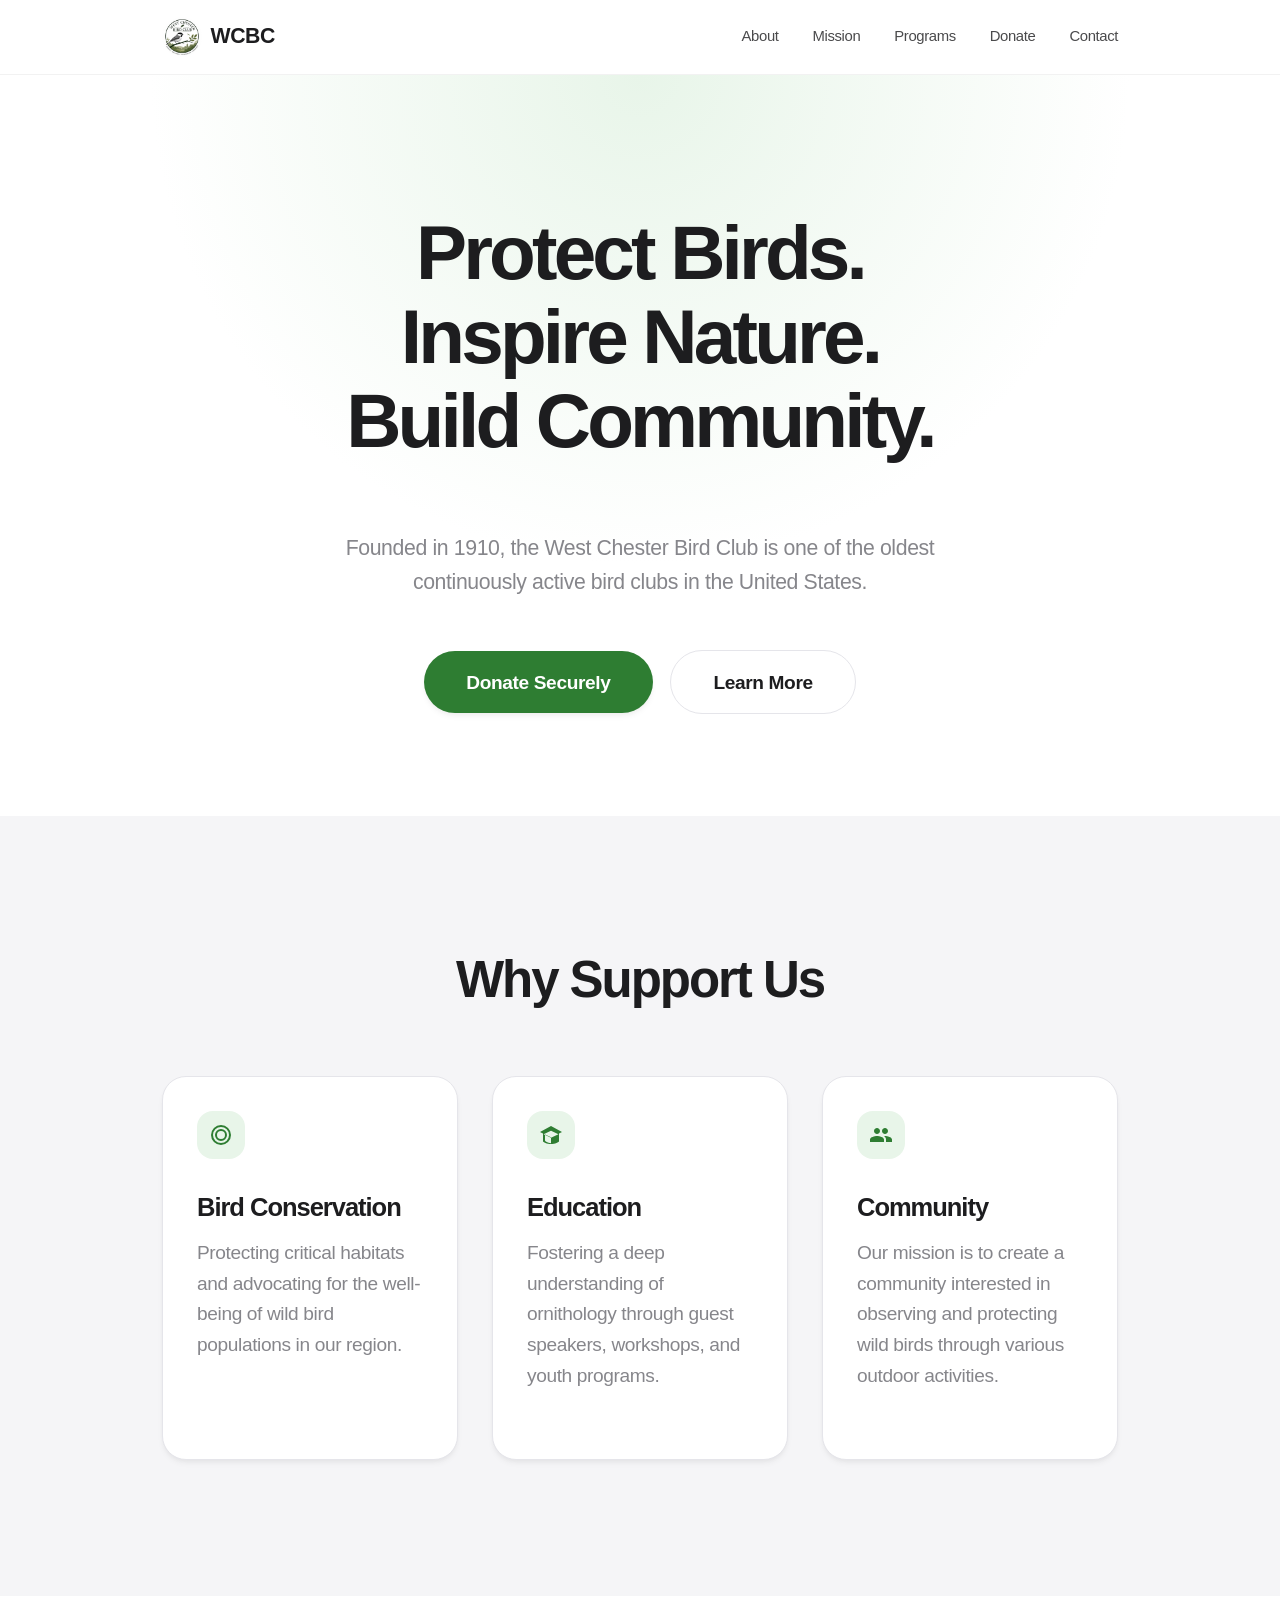
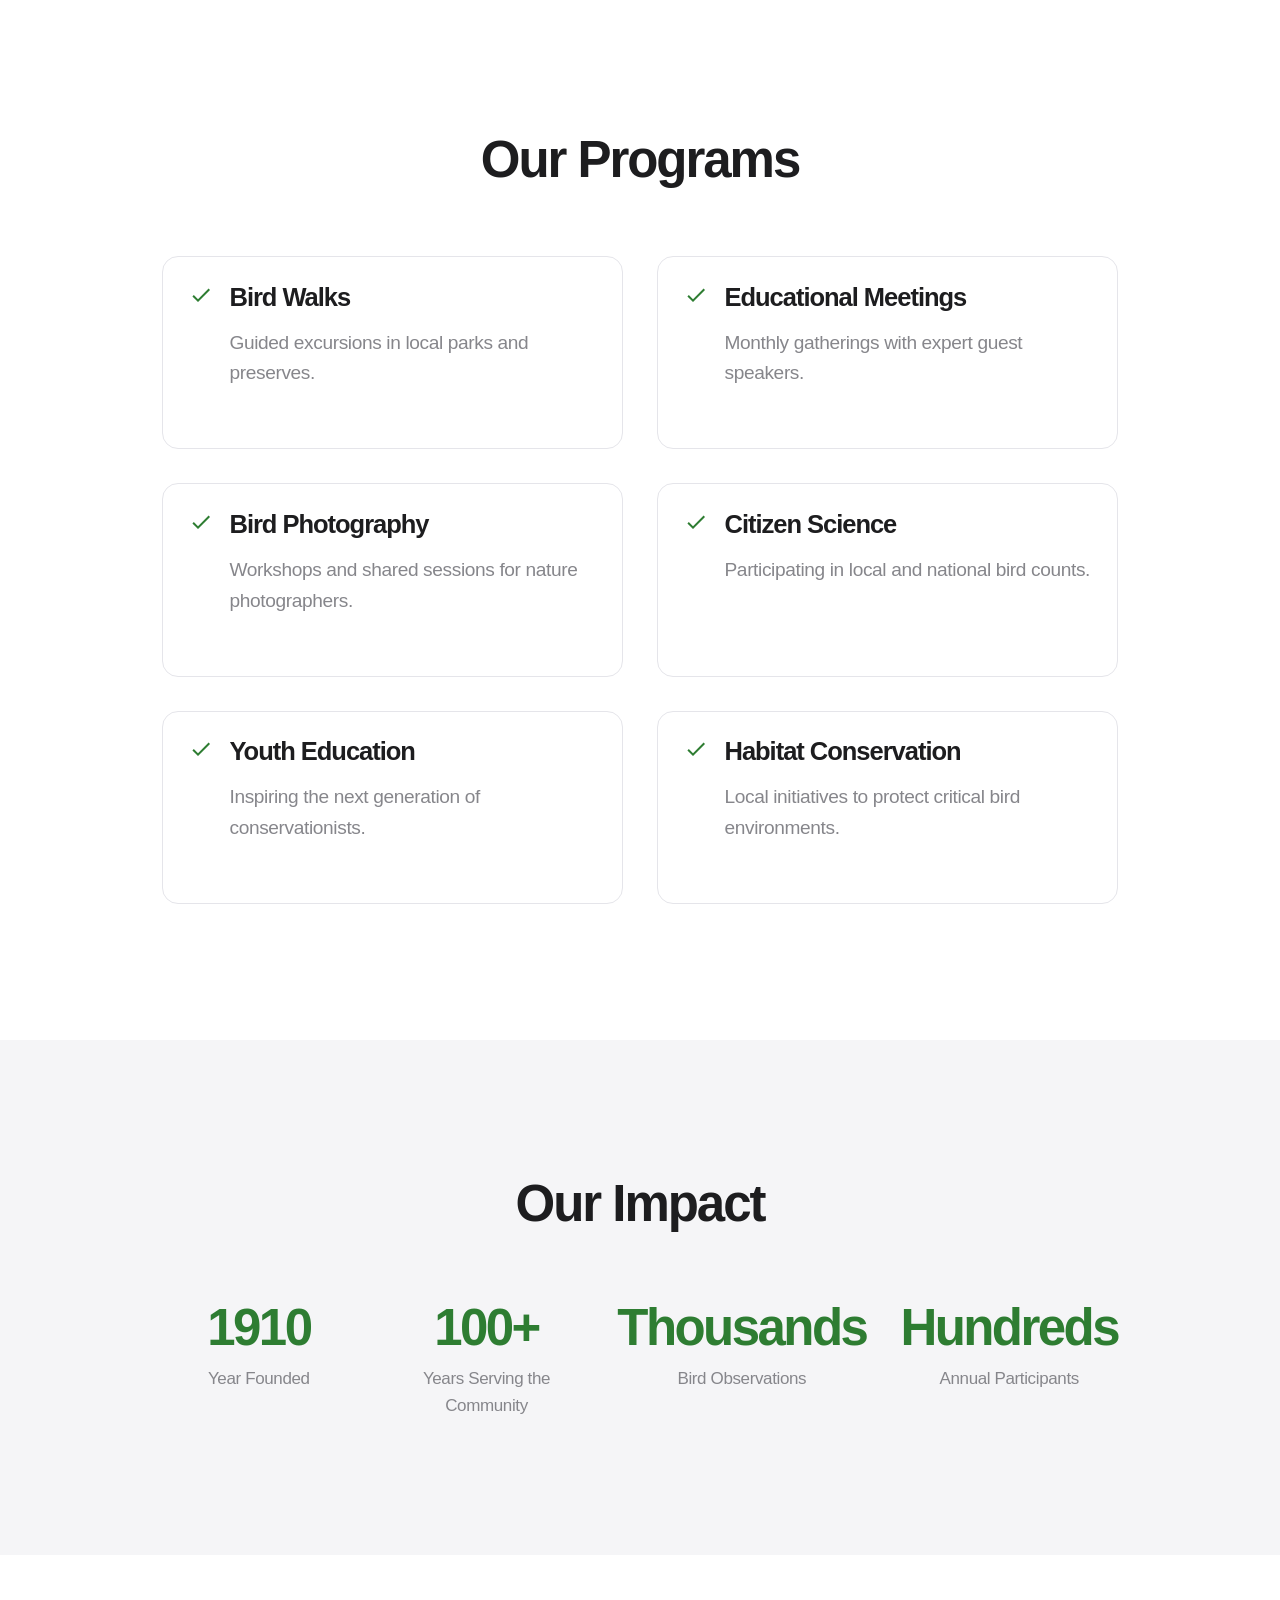
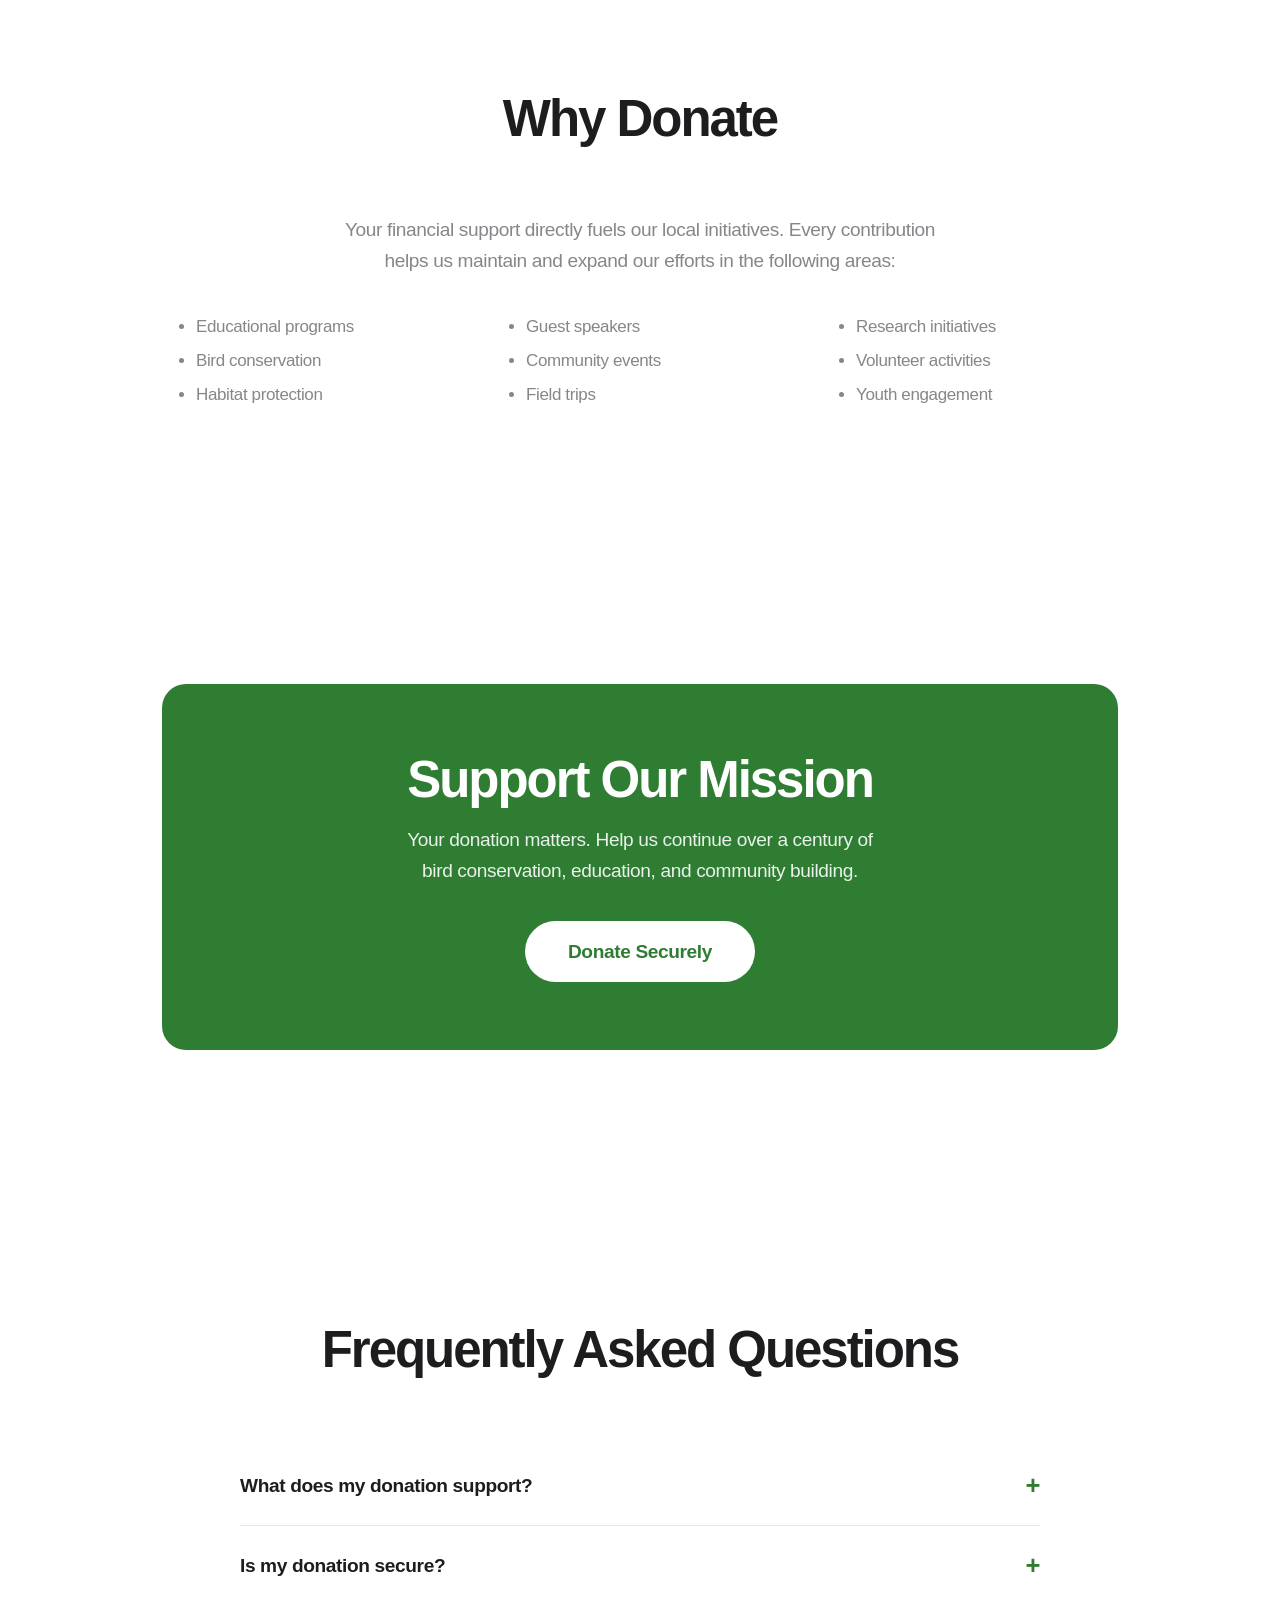
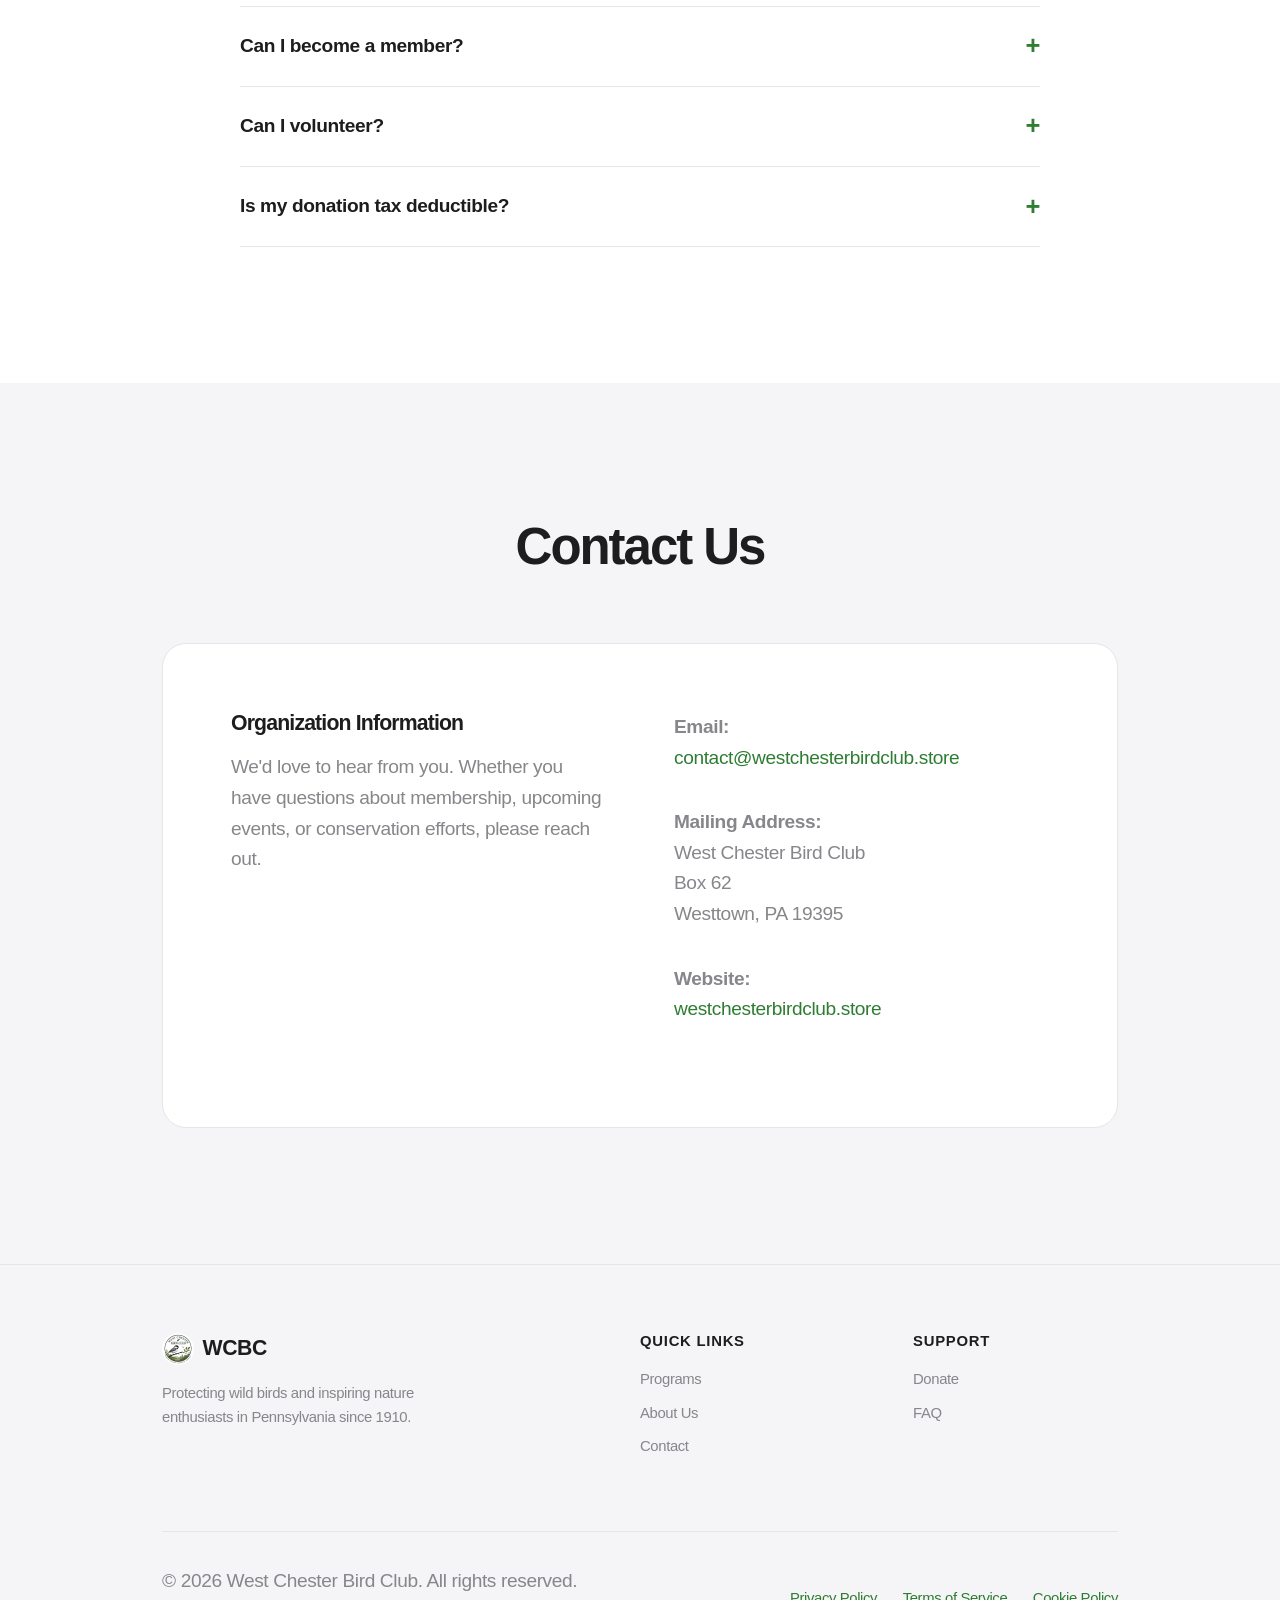
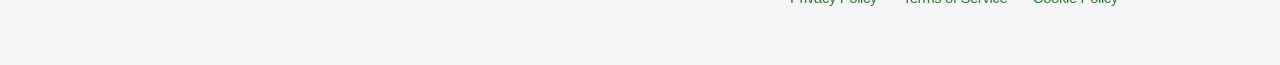
==== index.html @ f7b6f15c "Add files via upload" ====
<!DOCTYPE html>
<html lang="en">
<head>
    <meta charset="UTF-8">
    <meta name="viewport" content="width=device-width, initial-scale=1.0">
    <meta name="description" content="West Chester Bird Club - Creating a community interested in observing and protecting wild birds through education, field trips, conservation, and citizen science since 1910.">
    <title>West Chester Bird Club | Protect Birds, Inspire Nature</title>
    
    <!-- SEO & Open Graph Tags -->
    <link rel="canonical" href="https://westchesterbirdclub.store/">
    <meta property="og:title" content="West Chester Bird Club">
    <meta property="og:description" content="Join one of the oldest continuously active bird clubs in the US. Protecting wild birds since 1910.">
    <meta property="og:url" content="https://westchesterbirdclub.store/">
    <meta property="og:type" content="website">
    <meta name="twitter:card" content="summary_large_image">
    <meta name="twitter:title" content="West Chester Bird Club">
    <meta name="twitter:description" content="Join one of the oldest continuously active bird clubs in the US. Protecting wild birds since 1910.">

    <!-- Styles -->
    <link rel="stylesheet" href="styles.css">

    <!-- Preconnect for Performance -->
    <link rel="preconnect" href="https://YOUR-STRIPE-LINK" crossorigin>

    <!-- Structured Data (JSON-LD) -->
    <script type="application/ld+json">
    {
      "@context": "https://schema.org",
      "@type": "NGO",
      "name": "West Chester Bird Club",
      "url": "https://westchesterbirdclub.store",
      "logo": "https://westchesterbirdclub.store/logo.png",
      "foundingDate": "1910",
      "email": "contact@westchesterbirdclub.store",
      "address": {
        "@type": "PostalAddress",
        "postOfficeBoxNumber": "Box 62",
        "addressLocality": "Westtown",
        "addressRegion": "PA",
        "postalCode": "19395",
        "addressCountry": "US"
      },
      "description": "To create a community interested in observing and protecting wild birds through education, field trips, conservation, photography and citizen science."
    }
    </script>
    <script type="application/ld+json">
    {
      "@context": "https://schema.org",
      "@type": "BreadcrumbList",
      "itemListElement": [{
        "@type": "ListItem",
        "position": 1,
        "name": "Home",
        "item": "https://westchesterbirdclub.store/"
      }]
    }
    </script>
    <script type="application/ld+json">
    {
      "@context": "https://schema.org",
      "@type": "FAQPage",
      "mainEntity": [{
        "@type": "Question",
        "name": "What does my donation support?",
        "acceptedAnswer": {
          "@type": "Answer",
          "text": "Donations support educational programs, bird conservation, habitat protection, guest speakers, community events, field trips, research, and volunteer activities."
        }
      }, {
        "@type": "Question",
        "name": "Is my donation secure?",
        "acceptedAnswer": {
          "@type": "Answer",
          "text": "Yes, we use Stripe for secure, encrypted donation processing."
        }
      }, {
        "@type": "Question",
        "name": "Can I become a member?",
        "acceptedAnswer": {
          "@type": "Answer",
          "text": "Yes! We welcome bird enthusiasts of all experience levels to join our community."
        }
      }, {
        "@type": "Question",
        "name": "Can I volunteer?",
        "acceptedAnswer": {
          "@type": "Answer",
          "text": "Absolutely. We have many volunteer opportunities including field trip leading, conservation projects, and citizen science."
        }
      }, {
        "@type": "Question",
        "name": "Is my donation tax deductible?",
        "acceptedAnswer": {
          "@type": "Answer",
          "text": "Yes, West Chester Bird Club is a registered nonprofit organization."
        }
      }]
    }
    </script>
</head>
<body>

    <a href="#main-content" class="visually-hidden">Skip to main content</a>

    <header class="site-header">
        <div class="container nav-container">
            <a href="/" class="logo" aria-label="West Chester Bird Club Home">
                <img src="logo.webp" alt="WCBC Logo" class="logo-img">
                WCBC
            </a>
            <nav class="nav-links" aria-label="Main Navigation">
                <a href="#about">About</a>
                <a href="#mission">Mission</a>
                <a href="#programs">Programs</a>
                <a href="#donate">Donate</a>
                <a href="#contact">Contact</a>
            </nav>
        </div>
    </header>

    <main id="main-content">
        <!-- Hero Section -->
        <section class="hero">
            <div class="container">
                <h1>Protect Birds.<br>Inspire Nature.<br>Build Community.</h1>
                <p>Founded in 1910, the West Chester Bird Club is one of the oldest continuously active bird clubs in the United States.</p>
                <div class="hero-actions">
                    <a href="https://YOUR-STRIPE-LINK" class="btn btn-primary btn-large">Donate Securely</a>
                    <a href="#about" class="btn btn-secondary btn-large">Learn More</a>
                </div>
            </div>
        </section>

        <!-- Why Support Us / About -->
        <section id="about" class="section-bg-alt">
            <div class="container">
                <h2>Why Support Us</h2>
                <div class="grid grid-3">
                    <div class="card">
                        <div class="card-icon" aria-hidden="true">
                            <svg viewBox="0 0 24 24"><path d="M12,2A10,10 0 0,0 2,12A10,10 0 0,0 12,22A10,10 0 0,0 22,12A10,10 0 0,0 12,2M12,4A8,8 0 0,1 20,12A8,8 0 0,1 12,20A8,8 0 0,1 4,12A8,8 0 0,1 12,4M12,6A6,6 0 0,0 6,12A6,6 0 0,0 12,18A6,6 0 0,0 18,12A6,6 0 0,0 12,6M12,8A4,4 0 0,1 16,12A4,4 0 0,1 12,16A4,4 0 0,1 8,12A4,4 0 0,1 12,8Z"/></svg>
                        </div>
                        <h3>Bird Conservation</h3>
                        <p>Protecting critical habitats and advocating for the well-being of wild bird populations in our region.</p>
                    </div>
                    <div class="card">
                        <div class="card-icon" aria-hidden="true">
                            <svg viewBox="0 0 24 24"><path d="M12,3L1,9L4,10.53V18.26C4,19.22 8,21 12,21C16,21 20,19.22 20,18.26V10.53L23,9L12,3M19.46,11.23L12,14.65L4.54,11.23L12,7.81L19.46,11.23M6,17.4V11.45L12,14.2V20.2C8.65,19.66 6,18.45 6,17.4Z"/></svg>
                        </div>
                        <h3>Education</h3>
                        <p>Fostering a deep understanding of ornithology through guest speakers, workshops, and youth programs.</p>
                    </div>
                    <div class="card" id="mission">
                        <div class="card-icon" aria-hidden="true">
                            <svg viewBox="0 0 24 24"><path d="M16,11C17.66,11 18.99,9.66 18.99,8C18.99,6.34 17.66,5 16,5C14.34,5 13,6.34 13,8C13,9.66 14.34,11 16,11M8,11C9.66,11 10.99,9.66 10.99,8C10.99,6.34 9.66,5 8,5C6.34,5 5,6.34 5,8C5,9.66 6.34,11 8,11M8,13C5.67,13 1,14.17 1,16.5V19H15V16.5C15,14.17 10.33,13 8,13M16,13C15.71,13 15.38,13.04 15.03,13.1C16.19,13.89 17,15.02 17,16.5V19H23V16.5C23,14.17 18.33,13 16,13Z"/></svg>
                        </div>
                        <h3>Community</h3>
                        <p>Our mission is to create a community interested in observing and protecting wild birds through various outdoor activities.</p>
                    </div>
                </div>
            </div>
        </section>

        <!-- Our Programs -->
        <section id="programs">
            <div class="container">
                <h2>Our Programs</h2>
                <div class="program-list">
                    <article class="program-item">
                        <svg class="program-check" width="24" height="24" viewBox="0 0 24 24" aria-hidden="true"><path fill="currentColor" d="M9 16.17L4.83 12l-1.42 1.41L9 19 21 7l-1.41-1.41z"/></svg>
                        <div>
                            <h3>Bird Walks</h3>
                            <p>Guided excursions in local parks and preserves.</p>
                        </div>
                    </article>
                    <article class="program-item">
                        <svg class="program-check" width="24" height="24" viewBox="0 0 24 24" aria-hidden="true"><path fill="currentColor" d="M9 16.17L4.83 12l-1.42 1.41L9 19 21 7l-1.41-1.41z"/></svg>
                        <div>
                            <h3>Educational Meetings</h3>
                            <p>Monthly gatherings with expert guest speakers.</p>
                        </div>
                    </article>
                    <article class="program-item">
                        <svg class="program-check" width="24" height="24" viewBox="0 0 24 24" aria-hidden="true"><path fill="currentColor" d="M9 16.17L4.83 12l-1.42 1.41L9 19 21 7l-1.41-1.41z"/></svg>
                        <div>
                            <h3>Bird Photography</h3>
                            <p>Workshops and shared sessions for nature photographers.</p>
                        </div>
                    </article>
                    <article class="program-item">
                        <svg class="program-check" width="24" height="24" viewBox="0 0 24 24" aria-hidden="true"><path fill="currentColor" d="M9 16.17L4.83 12l-1.42 1.41L9 19 21 7l-1.41-1.41z"/></svg>
                        <div>
                            <h3>Citizen Science</h3>
                            <p>Participating in local and national bird counts.</p>
                        </div>
                    </article>
                    <article class="program-item">
                        <svg class="program-check" width="24" height="24" viewBox="0 0 24 24" aria-hidden="true"><path fill="currentColor" d="M9 16.17L4.83 12l-1.42 1.41L9 19 21 7l-1.41-1.41z"/></svg>
                        <div>
                            <h3>Youth Education</h3>
                            <p>Inspiring the next generation of conservationists.</p>
                        </div>
                    </article>
                    <article class="program-item">
                        <svg class="program-check" width="24" height="24" viewBox="0 0 24 24" aria-hidden="true"><path fill="currentColor" d="M9 16.17L4.83 12l-1.42 1.41L9 19 21 7l-1.41-1.41z"/></svg>
                        <div>
                            <h3>Habitat Conservation</h3>
                            <p>Local initiatives to protect critical bird environments.</p>
                        </div>
                    </article>
                </div>
            </div>
        </section>

        <!-- Impact -->
        <section class="section-bg-alt">
            <div class="container">
                <h2>Our Impact</h2>
                <div class="stats-grid">
                    <div class="stat-item">
                        <h3>1910</h3>
                        <p>Year Founded</p>
                    </div>
                    <div class="stat-item">
                        <h3>100+</h3>
                        <p>Years Serving the Community</p>
                    </div>
                    <div class="stat-item">
                        <h3>Thousands</h3>
                        <p>Bird Observations</p>
                    </div>
                    <div class="stat-item">
                        <h3>Hundreds</h3>
                        <p>Annual Participants</p>
                    </div>
                </div>
            </div>
        </section>

        <!-- Why Donate -->
        <section id="donate">
            <div class="container">
                <h2>Why Donate</h2>
                <p class="text-center" style="max-width: 600px; margin: 0 auto 2rem;">Your financial support directly fuels our local initiatives. Every contribution helps us maintain and expand our efforts in the following areas:</p>
                <div class="grid grid-3">
                    <ul style="list-style-type: disc; padding-left: 2rem; color: var(--color-text-muted); line-height: 2;">
                        <li>Educational programs</li>
                        <li>Bird conservation</li>
                        <li>Habitat protection</li>
                    </ul>
                    <ul style="list-style-type: disc; padding-left: 2rem; color: var(--color-text-muted); line-height: 2;">
                        <li>Guest speakers</li>
                        <li>Community events</li>
                        <li>Field trips</li>
                    </ul>
                    <ul style="list-style-type: disc; padding-left: 2rem; color: var(--color-text-muted); line-height: 2;">
                        <li>Research initiatives</li>
                        <li>Volunteer activities</li>
                        <li>Youth engagement</li>
                    </ul>
                </div>
            </div>
        </section>

        <!-- Donation CTA -->
        <section class="cta-section">
            <h2>Support Our Mission</h2>
            <p>Your donation matters. Help us continue over a century of bird conservation, education, and community building.</p>
            <a href="https://YOUR-STRIPE-LINK" class="btn btn-white btn-large">Donate Securely</a>
        </section>

        <!-- FAQ -->
        <section>
            <div class="container">
                <h2>Frequently Asked Questions</h2>
                <div class="faq-container">
                    <details>
                        <summary>What does my donation support?</summary>
                        <p>Donations support educational programs, bird conservation, habitat protection, guest speakers, community events, field trips, research, and volunteer activities.</p>
                    </details>
                    <details>
                        <summary>Is my donation secure?</summary>
                        <p>Yes. We use industry-standard encryption and process all payments through our secure Stripe portal. We do not store your credit card information on our servers.</p>
                    </details>
                    <details>
                        <summary>Can I become a member?</summary>
                        <p>Absolutely! The West Chester Bird Club welcomes bird enthusiasts of all skill levels. Membership gives you access to special events and regular updates.</p>
                    </details>
                    <details>
                        <summary>Can I volunteer?</summary>
                        <p>Yes, volunteers are the lifeblood of our organization. Opportunities include leading field trips, assisting with educational programs, and participating in habitat restoration.</p>
                    </details>
                    <details>
                        <summary>Is my donation tax deductible?</summary>
                        <p>Yes, West Chester Bird Club is a recognized nonprofit organization. Your donations are tax-deductible to the extent permitted by law.</p>
                    </details>
                </div>
            </div>
        </section>

        <!-- Contact -->
        <section id="contact" class="section-bg-alt">
            <div class="container">
                <h2>Contact Us</h2>
                <div class="contact-grid">
                    <div class="contact-item">
                        <h3>Organization Information</h3>
                        <p>We'd love to hear from you. Whether you have questions about membership, upcoming events, or conservation efforts, please reach out.</p>
                    </div>
                    <div class="contact-item">
                        <p><strong>Email:</strong><br> <a href="mailto:contact@westchesterbirdclub.store">contact@westchesterbirdclub.store</a></p>
                        <p><strong>Mailing Address:</strong><br>
                        West Chester Bird Club<br>
                        Box 62<br>
                        Westtown, PA 19395</p>
                        <p><strong>Website:</strong><br> <a href="https://westchesterbirdclub.store">westchesterbirdclub.store</a></p>
                    </div>
                </div>
            </div>
        </section>

    </main>

    <footer class="site-footer">
        <div class="container">
            <div class="footer-grid">
                <div class="footer-brand">
                    <a href="/" class="logo" style="margin-bottom: 1rem;">
                        <img src="logo.webp" alt="WCBC Logo" class="logo-img" style="width: 32px; height: 32px;">
                        WCBC
                    </a>
                    <p>Protecting wild birds and inspiring nature enthusiasts in Pennsylvania since 1910.</p>
                </div>
                <div class="footer-nav">
                    <h4>Quick Links</h4>
                    <ul>
                        <li><a href="#programs">Programs</a></li>
                        <li><a href="#about">About Us</a></li>
                        <li><a href="#contact">Contact</a></li>
                    </ul>
                </div>
                <div class="footer-nav">
                    <h4>Support</h4>
                    <ul>
                        <li><a href="https://YOUR-STRIPE-LINK">Donate</a></li>
                        <li><a href="#faq">FAQ</a></li>
                    </ul>
                </div>
            </div>
            <div class="footer-bottom">
                <p>&copy; 2026 West Chester Bird Club. All rights reserved.</p>
                <div class="footer-legal">
                    <a href="privacy.html">Privacy Policy</a>
                    <a href="terms.html">Terms of Service</a>
                    <a href="cookies.html">Cookie Policy</a>
                </div>
            </div>
        </div>
    </footer>

</body>
</html>
---- styles.css ----
/* ==========================================================================
   West Chester Bird Club - Core Styles
   Apple/Stripe Inspired, Premium, Pure CSS
   ========================================================================== */

:root {
  /* Colors */
  --color-primary: #2E7D32; /* Green Accent */
  --color-primary-hover: #1b5e20;
  --color-primary-light: #e8f5e9;
  --color-bg: #ffffff;
  --color-bg-alt: #fcfcfc;
  --color-bg-secondary: #f5f5f7;
  --color-text-main: #1d1d1f;
  --color-text-muted: #86868b;
  --color-text-inverse: #ffffff;
  --color-border: #e5e5ea;
  
  /* Typography */
  --font-system: -apple-system, BlinkMacSystemFont, "Segoe UI", Roboto, Helvetica, Arial, sans-serif, "Apple Color Emoji", "Segoe UI Emoji", "Segoe UI Symbol";
  --font-size-base: 17px;
  --line-height-base: 1.47059;
  --letter-spacing-base: -0.022em;
  
  /* Spacing */
  --space-xs: 0.5rem;
  --space-sm: 1rem;
  --space-md: 2rem;
  --space-lg: 4rem;
  --space-xl: 8rem;
  --container-width: 1024px;
  
  /* Borders & Shadows */
  --radius-sm: 8px;
  --radius-md: 16px;
  --radius-lg: 24px;
  --shadow-sm: 0 4px 6px -1px rgba(0, 0, 0, 0.05), 0 2px 4px -1px rgba(0, 0, 0, 0.03);
  --shadow-md: 0 10px 15px -3px rgba(0, 0, 0, 0.05), 0 4px 6px -2px rgba(0, 0, 0, 0.025);
  --shadow-lg: 0 20px 25px -5px rgba(0, 0, 0, 0.05), 0 10px 10px -5px rgba(0, 0, 0, 0.02);
  --shadow-hover: 0 25px 50px -12px rgba(0, 0, 0, 0.1);
  
  /* Transitions */
  --transition-fast: 0.2s cubic-bezier(0.25, 0.1, 0.25, 1);
  --transition-smooth: 0.4s cubic-bezier(0.25, 0.1, 0.25, 1);
}

/* ==========================================================================
   Reset & Base
   ========================================================================== */
*, *::before, *::after {
  box-sizing: border-box;
  margin: 0;
  padding: 0;
}

html {
  font-family: var(--font-system);
  font-size: var(--font-size-base);
  line-height: var(--line-height-base);
  letter-spacing: var(--letter-spacing-base);
  color: var(--color-text-main);
  background-color: var(--color-bg);
  scroll-behavior: smooth;
  -webkit-font-smoothing: antialiased;
  -moz-osx-font-smoothing: grayscale;
}

body {
  min-height: 100vh;
  display: flex;
  flex-direction: column;
}

a {
  color: var(--color-primary);
  text-decoration: none;
  transition: color var(--transition-fast);
}

a:hover, a:focus {
  color: var(--color-primary-hover);
}

img {
  max-width: 100%;
  height: auto;
  display: block;
}

ul, ol {
  list-style: none;
}

button {
  font-family: inherit;
  border: none;
  cursor: pointer;
  background: none;
}

/* ==========================================================================
   Typography
   ========================================================================== */
h1, h2, h3, h4, h5, h6 {
  font-weight: 600;
  line-height: 1.1;
  letter-spacing: -0.04em;
  margin-bottom: var(--space-md);
}

h1 {
  font-size: clamp(2.5rem, 6vw, 4.5rem);
  font-weight: 700;
  letter-spacing: -0.05em;
  margin-bottom: var(--space-lg);
}

h2 {
  font-size: clamp(2rem, 4vw, 3rem);
  text-align: center;
  margin-bottom: var(--space-lg);
}

h3 {
  font-size: 1.5rem;
  margin-bottom: var(--space-sm);
}

p {
  margin-bottom: var(--space-md);
  color: var(--color-text-muted);
  font-size: 1.125rem;
  line-height: 1.6;
}

.text-center { text-align: center; }
.text-balance { text-wrap: balance; }

/* ==========================================================================
   Layout & Containers
   ========================================================================== */
.container {
  width: 100%;
  max-width: var(--container-width);
  margin: 0 auto;
  padding: 0 var(--space-md);
}

section {
  padding: var(--space-xl) 0;
  position: relative;
}

.section-bg-alt {
  background-color: var(--color-bg-secondary);
}

/* ==========================================================================
   Components
   ========================================================================== */

/* Header / Navigation */
.site-header {
  position: sticky;
  top: 0;
  width: 100%;
  background: rgba(255, 255, 255, 0.8);
  backdrop-filter: saturate(180%) blur(20px);
  -webkit-backdrop-filter: saturate(180%) blur(20px);
  border-bottom: 1px solid rgba(0, 0, 0, 0.05);
  z-index: 1000;
  padding: 1rem 0;
}

.nav-container {
  display: flex;
  justify-content: space-between;
  align-items: center;
}

.logo {
  font-weight: 700;
  font-size: 1.25rem;
  color: var(--color-text-main);
  letter-spacing: -0.02em;
  display: flex;
  align-items: center;
  gap: 0.5rem;
}

.logo-img {
  width: 40px;
  height: 40px;
  object-fit: contain;
  border-radius: 50%;
}

.nav-links {
  display: flex;
  gap: 2rem;
  align-items: center;
}

.nav-links a {
  color: var(--color-text-main);
  font-size: 0.875rem;
  font-weight: 500;
  opacity: 0.8;
}

.nav-links a:hover {
  opacity: 1;
  color: var(--color-primary);
}

/* Buttons */
.btn {
  display: inline-flex;
  align-items: center;
  justify-content: center;
  padding: 0.875rem 1.75rem;
  border-radius: 999px;
  font-size: 1rem;
  font-weight: 600;
  text-decoration: none;
  transition: all var(--transition-fast);
  line-height: 1;
  cursor: pointer;
}

.btn-primary {
  background-color: var(--color-primary);
  color: var(--color-text-inverse);
  box-shadow: var(--shadow-sm);
}

.btn-primary:hover, .btn-primary:focus {
  background-color: var(--color-primary-hover);
  color: var(--color-text-inverse);
  transform: translateY(-1px);
  box-shadow: var(--shadow-md);
}

.btn-secondary {
  background-color: transparent;
  color: var(--color-text-main);
  border: 1px solid var(--color-border);
}

.btn-secondary:hover, .btn-secondary:focus {
  border-color: var(--color-text-main);
  background-color: var(--color-bg-secondary);
}

.btn-large {
  padding: 1.25rem 2.5rem;
  font-size: 1.125rem;
}

/* Hero Section */
.hero {
  padding: 8rem 0 6rem;
  text-align: center;
  background: radial-gradient(circle at center top, var(--color-primary-light) 0%, transparent 50%);
}

.hero p {
  max-width: 600px;
  margin: 0 auto 3rem;
  font-size: 1.25rem;
}

.hero-actions {
  display: flex;
  gap: 1rem;
  justify-content: center;
  align-items: center;
}

/* Grid Layouts */
.grid {
  display: grid;
  gap: var(--space-md);
}

.grid-3 { grid-template-columns: repeat(3, 1fr); }
.grid-2 { grid-template-columns: repeat(2, 1fr); }

/* Cards */
.card {
  background-color: var(--color-bg);
  border-radius: var(--radius-lg);
  padding: var(--space-md);
  border: 1px solid var(--color-border);
  box-shadow: var(--shadow-sm);
  transition: transform var(--transition-smooth), box-shadow var(--transition-smooth);
  display: flex;
  flex-direction: column;
  height: 100%;
}

.card:hover {
  transform: translateY(-4px);
  box-shadow: var(--shadow-lg);
  border-color: transparent;
}

.card-icon {
  width: 48px;
  height: 48px;
  background-color: var(--color-primary-light);
  color: var(--color-primary);
  border-radius: var(--radius-md);
  display: flex;
  align-items: center;
  justify-content: center;
  margin-bottom: var(--space-md);
}

.card-icon svg {
  width: 24px;
  height: 24px;
  fill: currentColor;
}

/* Programs Section (List Style) */
.program-list {
  display: grid;
  grid-template-columns: repeat(auto-fit, minmax(300px, 1fr));
  gap: var(--space-md);
}

.program-item {
  display: flex;
  align-items: flex-start;
  gap: 1rem;
  padding: 1.5rem;
  background: var(--color-bg);
  border-radius: var(--radius-md);
  border: 1px solid var(--color-border);
  transition: border-color var(--transition-fast);
}

.program-item:hover {
  border-color: var(--color-primary);
}

.program-check {
  color: var(--color-primary);
  flex-shrink: 0;
}

/* Impact Stats */
.stats-grid {
  display: grid;
  grid-template-columns: repeat(4, 1fr);
  gap: var(--space-md);
  text-align: center;
}

.stat-item h3 {
  font-size: 3rem;
  color: var(--color-primary);
  margin-bottom: 0.5rem;
  font-weight: 700;
  letter-spacing: -0.05em;
}

.stat-item p {
  font-size: 1rem;
  margin: 0;
}

/* FAQ Accordion (Pure HTML/CSS) */
.faq-container {
  max-width: 800px;
  margin: 0 auto;
}

details {
  border-bottom: 1px solid var(--color-border);
  padding: 1.5rem 0;
}

summary {
  display: flex;
  justify-content: space-between;
  align-items: center;
  font-weight: 600;
  font-size: 1.125rem;
  cursor: pointer;
  list-style: none; /* Hide default arrow */
  color: var(--color-text-main);
  outline: none;
}

summary::-webkit-details-marker {
  display: none;
}

summary::after {
  content: '+';
  font-size: 1.5rem;
  color: var(--color-primary);
  transition: transform var(--transition-fast);
  line-height: 1;
}

details[open] summary::after {
  content: '−';
}

details p {
  margin-top: 1rem;
  margin-bottom: 0;
  animation: fadeIn 0.3s ease-in-out;
}

@keyframes fadeIn {
  from { opacity: 0; transform: translateY(-10px); }
  to { opacity: 1; transform: translateY(0); }
}

/* CTA Section */
.cta-section {
  background-color: var(--color-primary);
  color: var(--color-text-inverse);
  text-align: center;
  border-radius: var(--radius-lg);
  padding: 4rem 2rem;
  margin: var(--space-xl) auto;
  max-width: calc(var(--container-width) - var(--space-md) * 2);
}

.cta-section h2 {
  color: var(--color-text-inverse);
  margin-bottom: 1rem;
}

.cta-section p {
  color: rgba(255, 255, 255, 0.9);
  margin-bottom: 2rem;
  max-width: 500px;
  margin-left: auto;
  margin-right: auto;
}

.btn-white {
  background-color: var(--color-bg);
  color: var(--color-primary);
}

.btn-white:hover {
  background-color: var(--color-bg-secondary);
  color: var(--color-primary-hover);
}

/* Contact Info */
.contact-grid {
  display: grid;
  grid-template-columns: repeat(2, 1fr);
  gap: var(--space-lg);
  background: var(--color-bg);
  padding: var(--space-lg);
  border-radius: var(--radius-lg);
  border: 1px solid var(--color-border);
}

.contact-item h3 {
  font-size: 1.25rem;
  color: var(--color-text-main);
}

/* Footer */
.site-footer {
  background-color: var(--color-bg-secondary);
  padding: var(--space-lg) 0 var(--space-md);
  border-top: 1px solid var(--color-border);
  margin-top: auto;
}

.footer-grid {
  display: grid;
  grid-template-columns: 2fr 1fr 1fr;
  gap: var(--space-lg);
  margin-bottom: var(--space-lg);
}

.footer-brand p {
  font-size: 0.875rem;
  max-width: 300px;
}

.footer-nav h4 {
  font-size: 0.875rem;
  text-transform: uppercase;
  letter-spacing: 0.05em;
  color: var(--color-text-main);
  margin-bottom: 1rem;
}

.footer-nav ul {
  display: flex;
  flex-direction: column;
  gap: 0.5rem;
}

.footer-nav a {
  color: var(--color-text-muted);
  font-size: 0.875rem;
}

.footer-nav a:hover {
  color: var(--color-primary);
}

.footer-bottom {
  border-top: 1px solid var(--color-border);
  padding-top: var(--space-md);
  display: flex;
  justify-content: space-between;
  align-items: center;
  font-size: 0.875rem;
  color: var(--color-text-muted);
}

.footer-legal {
  display: flex;
  gap: 1.5rem;
}

/* ==========================================================================
   Responsive Design
   ========================================================================== */
@media (max-width: 992px) {
  .grid-3 { grid-template-columns: repeat(2, 1fr); }
  .stats-grid { grid-template-columns: repeat(2, 1fr); }
}

@media (max-width: 768px) {
  .nav-links { display: none; } /* Could add a CSS-only hamburger menu if needed, but keeping it clean */
  .grid-3, .grid-2 { grid-template-columns: 1fr; }
  .footer-grid { grid-template-columns: 1fr; }
  .contact-grid { grid-template-columns: 1fr; }
  .footer-bottom { 
    flex-direction: column; 
    gap: 1rem; 
    text-align: center; 
  }
  .hero {
    padding: 6rem 0 4rem;
  }
  .hero-actions {
    flex-direction: column;
    width: 100%;
  }
  .hero-actions .btn {
    width: 100%;
    max-width: 300px;
  }
}

@media (max-width: 480px) {
  .stats-grid { grid-template-columns: 1fr; }
}

/* Accessibility */
.visually-hidden {
  position: absolute;
  width: 1px;
  height: 1px;
  padding: 0;
  margin: -1px;
  overflow: hidden;
  clip: rect(0, 0, 0, 0);
  white-space: nowrap;
  border: 0;
}
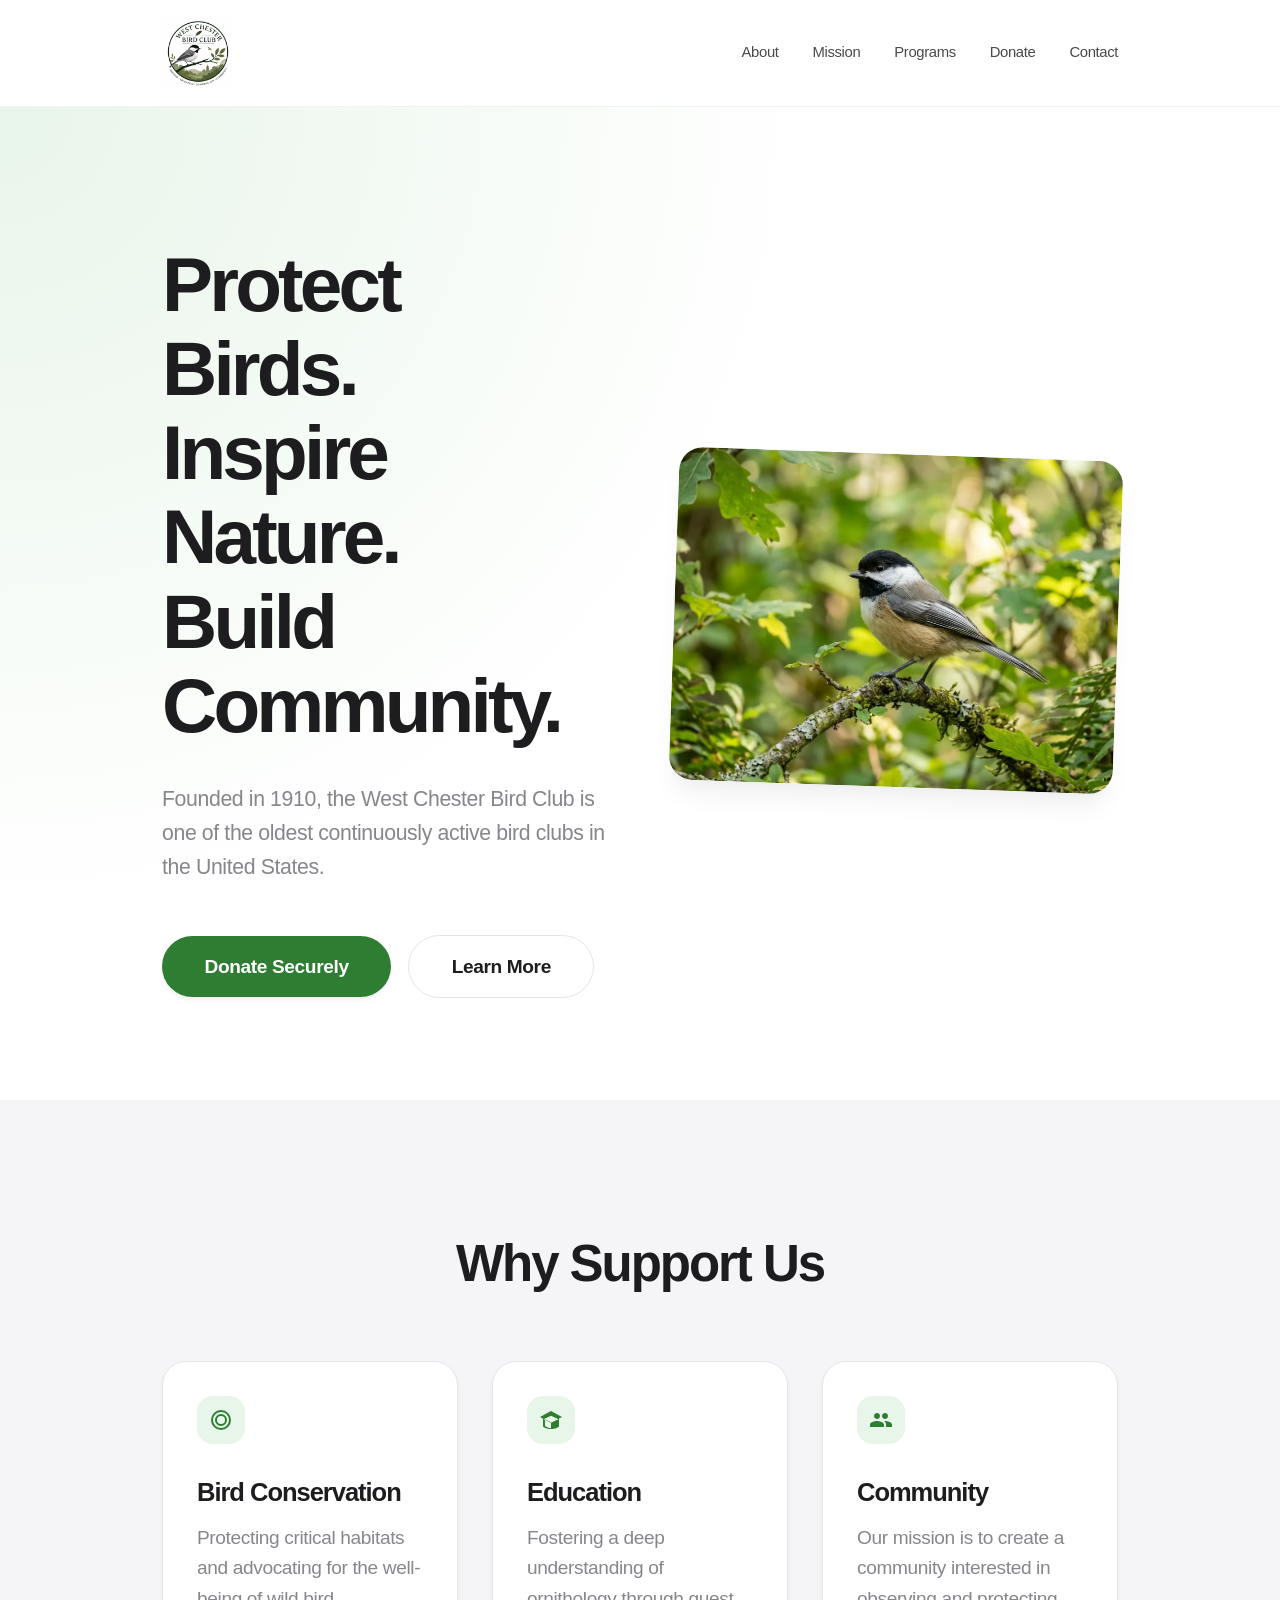
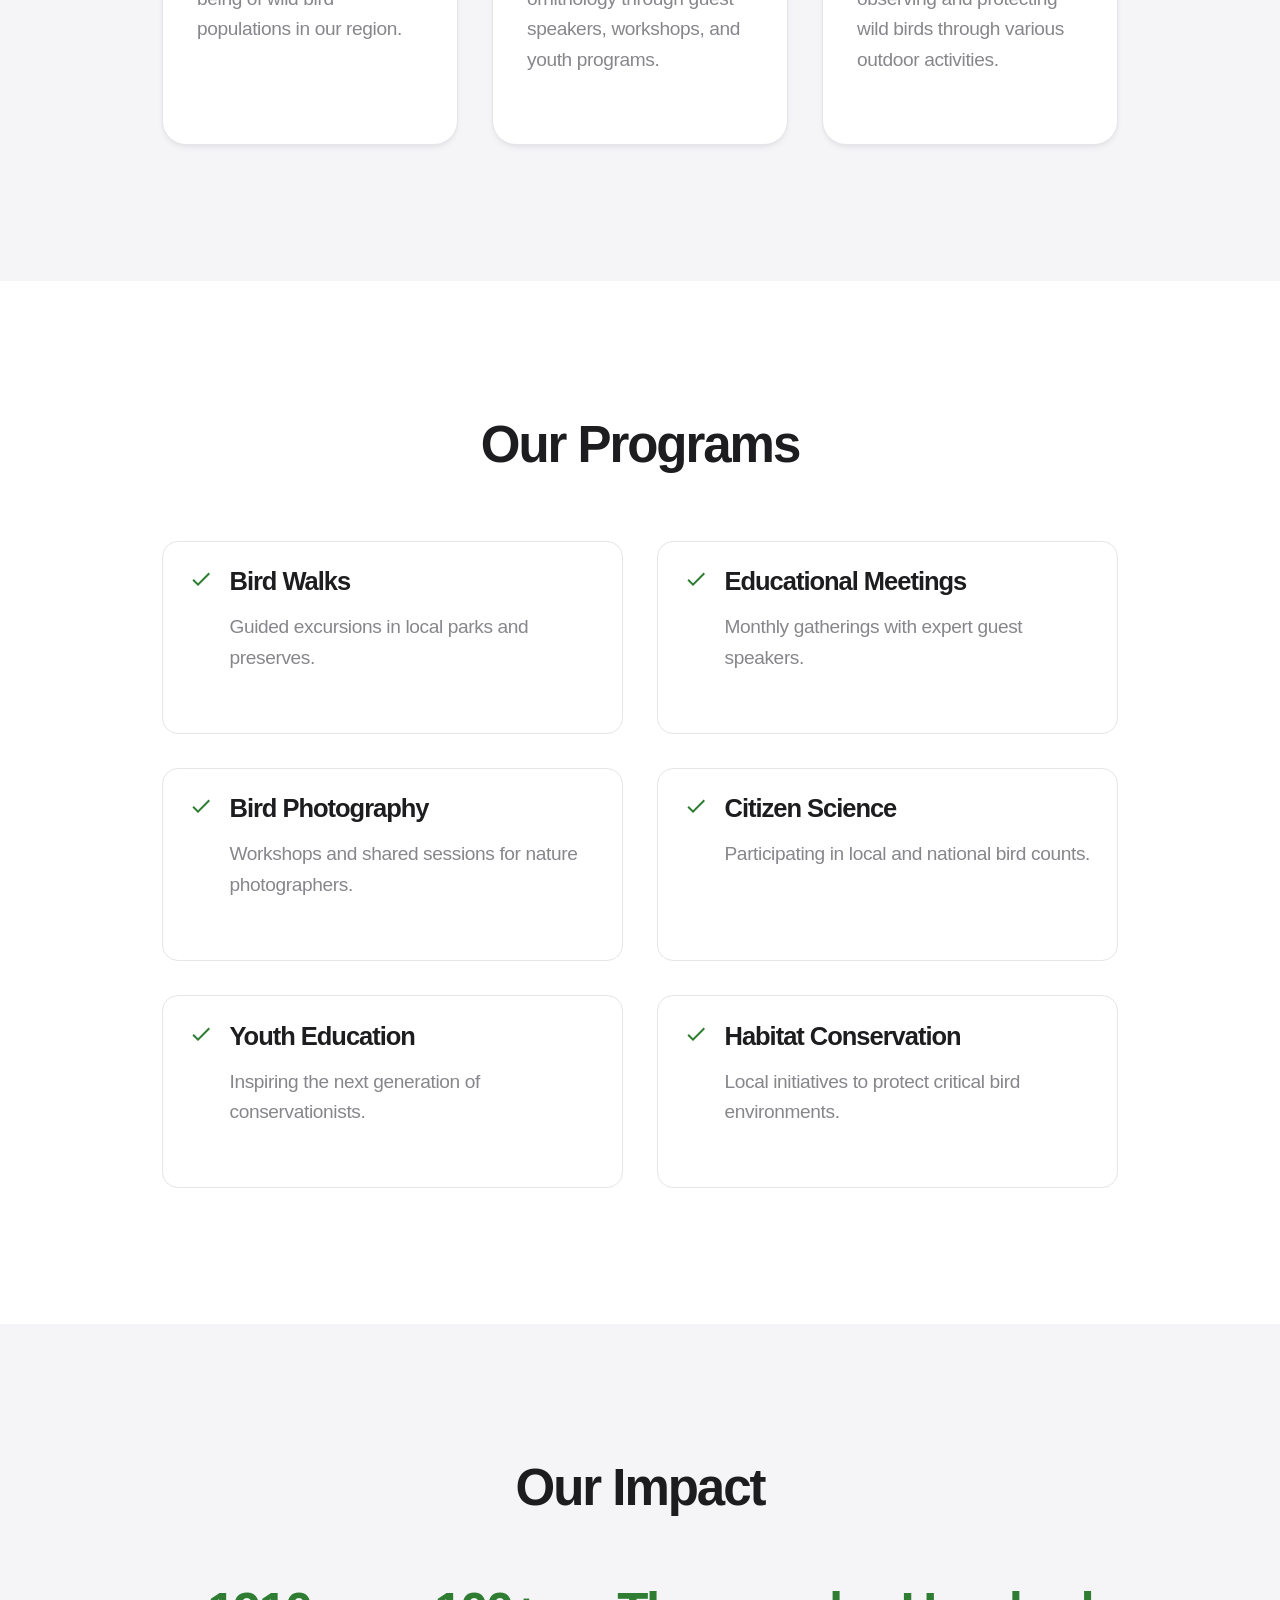
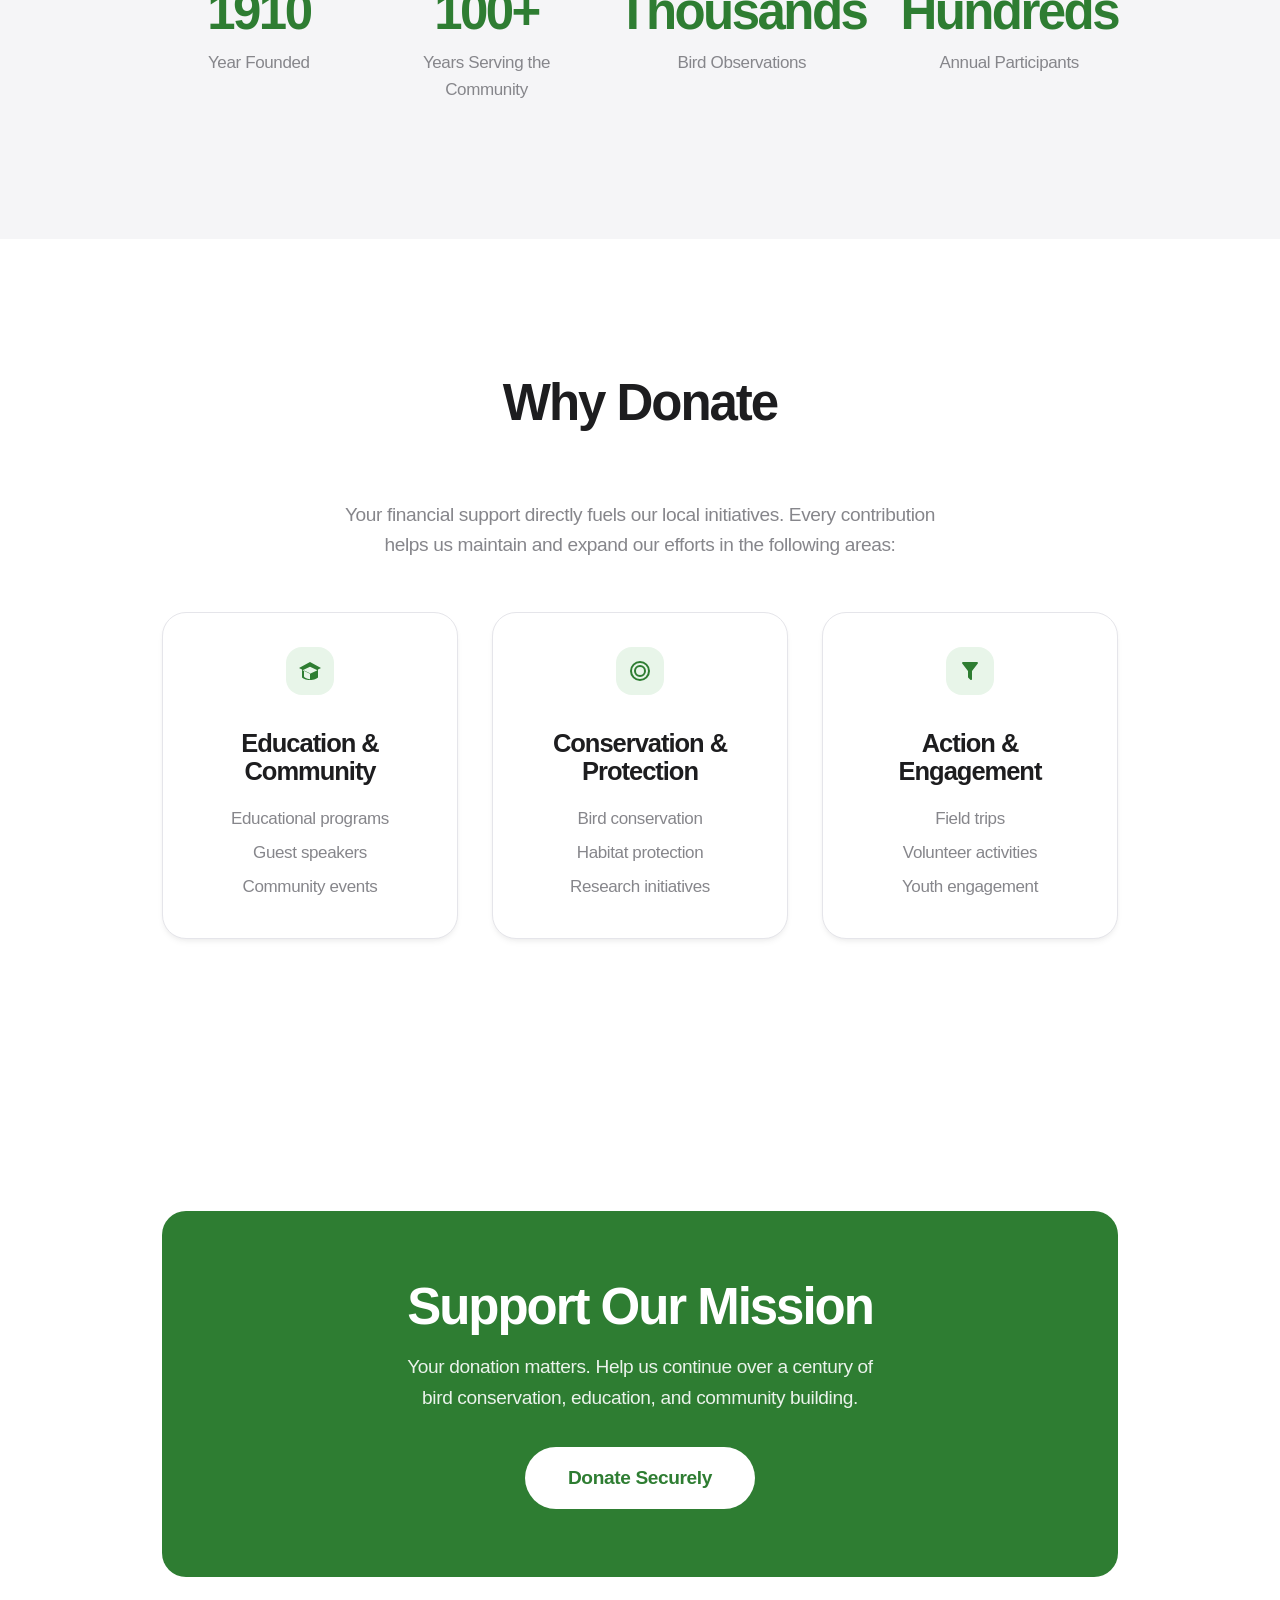
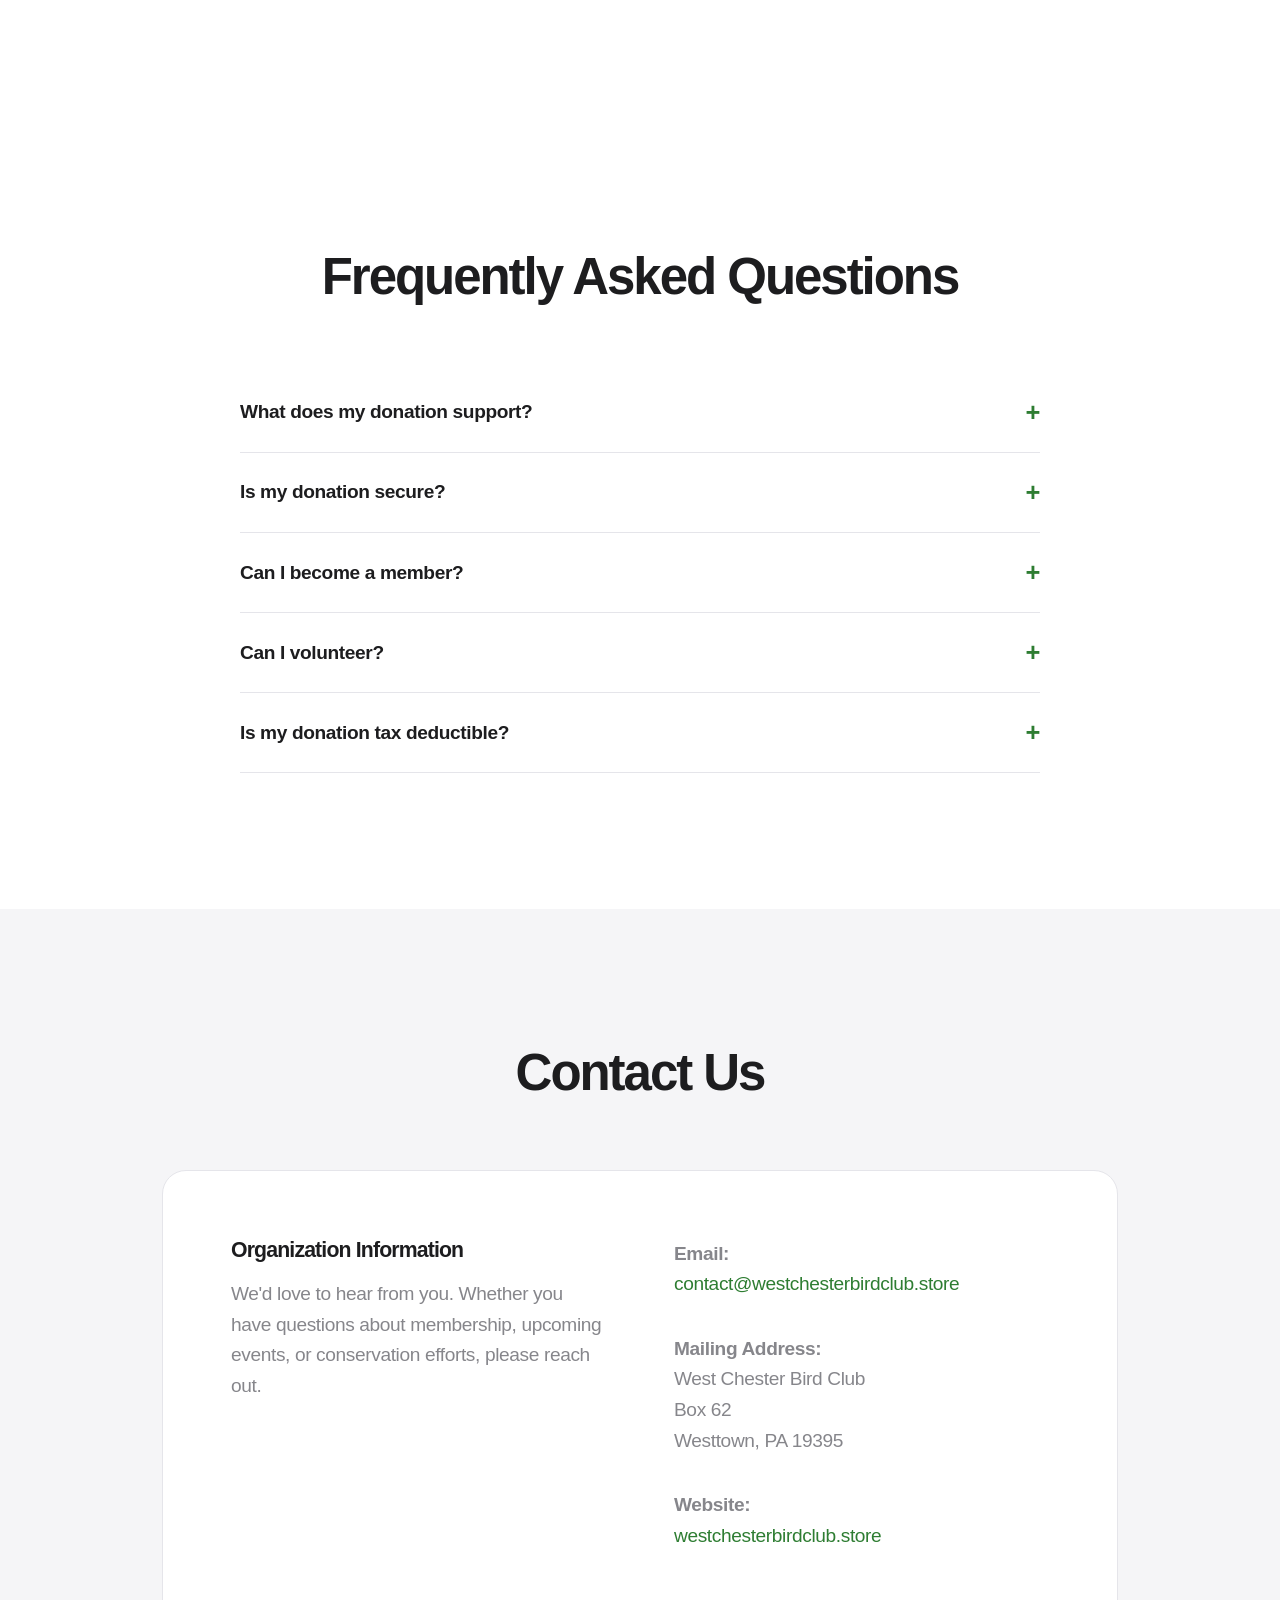
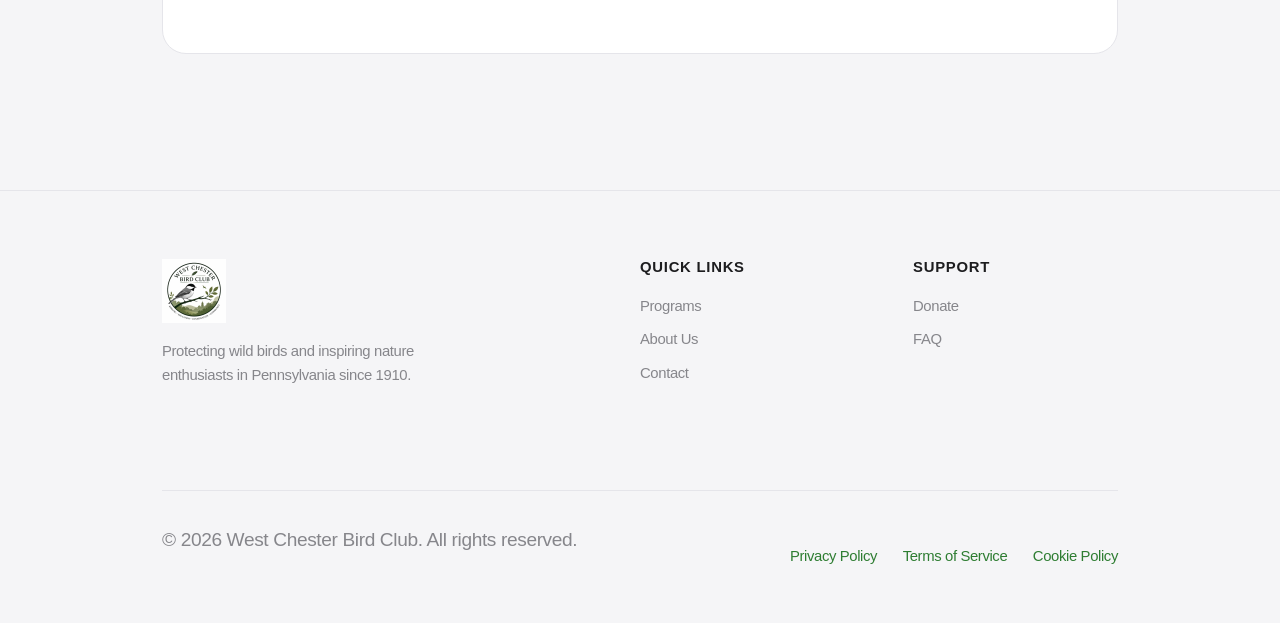
==== commit baa15b84: "Add files via upload" ====
--- a/index.html
+++ b/index.html
@@ -20,7 +20,7 @@
     <link rel="stylesheet" href="styles.css">
 
     <!-- Preconnect for Performance -->
-    <link rel="preconnect" href="https://YOUR-STRIPE-LINK" crossorigin>
+    <link rel="preconnect" href="https://donate.stripe.com/aFa3cv3XJ7d423e6EP0ZW00" crossorigin>
 
     <!-- Structured Data (JSON-LD) -->
     <script type="application/ld+json">
@@ -105,14 +105,13 @@
     <header class="site-header">
         <div class="container nav-container">
             <a href="/" class="logo" aria-label="West Chester Bird Club Home">
-                <img src="logo.webp" alt="WCBC Logo" class="logo-img">
-                WCBC
+                <img src="logo.webp" alt="West Chester Bird Club Logo" class="logo-img">
             </a>
             <nav class="nav-links" aria-label="Main Navigation">
                 <a href="#about">About</a>
                 <a href="#mission">Mission</a>
                 <a href="#programs">Programs</a>
-                <a href="#donate">Donate</a>
+                <a href="donate.html">Donate</a>
                 <a href="#contact">Contact</a>
             </nav>
         </div>
@@ -121,12 +120,17 @@
     <main id="main-content">
         <!-- Hero Section -->
         <section class="hero">
-            <div class="container">
-                <h1>Protect Birds.<br>Inspire Nature.<br>Build Community.</h1>
-                <p>Founded in 1910, the West Chester Bird Club is one of the oldest continuously active bird clubs in the United States.</p>
-                <div class="hero-actions">
-                    <a href="https://YOUR-STRIPE-LINK" class="btn btn-primary btn-large">Donate Securely</a>
-                    <a href="#about" class="btn btn-secondary btn-large">Learn More</a>
+            <div class="container hero-grid">
+                <div class="hero-content">
+                    <h1>Protect Birds.<br>Inspire Nature.<br>Build Community.</h1>
+                    <p>Founded in 1910, the West Chester Bird Club is one of the oldest continuously active bird clubs in the United States.</p>
+                    <div class="hero-actions">
+                        <a href="https://donate.stripe.com/aFa3cv3XJ7d423e6EP0ZW00" class="btn btn-primary btn-large">Donate Securely</a>
+                        <a href="#about" class="btn btn-secondary btn-large">Learn More</a>
+                    </div>
+                </div>
+                <div class="hero-image-wrapper">
+                    <img src="hero.webp" alt="Wild bird perched on a branch" class="hero-image">
                 </div>
             </div>
         </section>
@@ -241,23 +245,41 @@
         <section id="donate">
             <div class="container">
                 <h2>Why Donate</h2>
-                <p class="text-center" style="max-width: 600px; margin: 0 auto 2rem;">Your financial support directly fuels our local initiatives. Every contribution helps us maintain and expand our efforts in the following areas:</p>
+                <p class="text-center" style="max-width: 600px; margin: 0 auto 3rem;">Your financial support directly fuels our local initiatives. Every contribution helps us maintain and expand our efforts in the following areas:</p>
                 <div class="grid grid-3">
-                    <ul style="list-style-type: disc; padding-left: 2rem; color: var(--color-text-muted); line-height: 2;">
-                        <li>Educational programs</li>
-                        <li>Bird conservation</li>
-                        <li>Habitat protection</li>
-                    </ul>
-                    <ul style="list-style-type: disc; padding-left: 2rem; color: var(--color-text-muted); line-height: 2;">
-                        <li>Guest speakers</li>
-                        <li>Community events</li>
-                        <li>Field trips</li>
-                    </ul>
-                    <ul style="list-style-type: disc; padding-left: 2rem; color: var(--color-text-muted); line-height: 2;">
-                        <li>Research initiatives</li>
-                        <li>Volunteer activities</li>
-                        <li>Youth engagement</li>
-                    </ul>
+                    <div class="card" style="text-align: center;">
+                        <div class="card-icon" style="margin: 0 auto var(--space-md);" aria-hidden="true">
+                            <svg viewBox="0 0 24 24"><path d="M12,3L1,9L4,10.53V18.26C4,19.22 8,21 12,21C16,21 20,19.22 20,18.26V10.53L23,9L12,3M19.46,11.23L12,14.65L4.54,11.23L12,7.81L19.46,11.23M6,17.4V11.45L12,14.2V20.2C8.65,19.66 6,18.45 6,17.4Z"/></svg>
+                        </div>
+                        <h3 style="margin-bottom: 1rem;">Education & Community</h3>
+                        <ul style="list-style-type: none; padding: 0; color: var(--color-text-muted); line-height: 2;">
+                            <li>Educational programs</li>
+                            <li>Guest speakers</li>
+                            <li>Community events</li>
+                        </ul>
+                    </div>
+                    <div class="card" style="text-align: center;">
+                        <div class="card-icon" style="margin: 0 auto var(--space-md);" aria-hidden="true">
+                            <svg viewBox="0 0 24 24"><path d="M12,2A10,10 0 0,0 2,12A10,10 0 0,0 12,22A10,10 0 0,0 22,12A10,10 0 0,0 12,2M12,4A8,8 0 0,1 20,12A8,8 0 0,1 12,20A8,8 0 0,1 4,12A8,8 0 0,1 12,4M12,6A6,6 0 0,0 6,12A6,6 0 0,0 12,18A6,6 0 0,0 18,12A6,6 0 0,0 12,6M12,8A4,4 0 0,1 16,12A4,4 0 0,1 12,16A4,4 0 0,1 8,12A4,4 0 0,1 12,8Z"/></svg>
+                        </div>
+                        <h3 style="margin-bottom: 1rem;">Conservation & Protection</h3>
+                        <ul style="list-style-type: none; padding: 0; color: var(--color-text-muted); line-height: 2;">
+                            <li>Bird conservation</li>
+                            <li>Habitat protection</li>
+                            <li>Research initiatives</li>
+                        </ul>
+                    </div>
+                    <div class="card" style="text-align: center;">
+                        <div class="card-icon" style="margin: 0 auto var(--space-md);" aria-hidden="true">
+                            <svg viewBox="0 0 24 24"><path d="M14,12V19.88C14.04,20.18 13.94,20.5 13.71,20.71C13.32,21.1 12.69,21.1 12.3,20.71L10.29,18.7C10.06,18.47 9.96,18.16 10,17.87V12H9.97L4.21,4.62C3.87,4.19 3.95,3.56 4.38,3.22C4.57,3.08 4.78,3 5,3V3H19V3C19.22,3 19.43,3.08 19.62,3.22C20.05,3.56 20.13,4.19 19.79,4.62L14.03,12H14Z"/></svg>
+                        </div>
+                        <h3 style="margin-bottom: 1rem;">Action & Engagement</h3>
+                        <ul style="list-style-type: none; padding: 0; color: var(--color-text-muted); line-height: 2;">
+                            <li>Field trips</li>
+                            <li>Volunteer activities</li>
+                            <li>Youth engagement</li>
+                        </ul>
+                    </div>
                 </div>
             </div>
         </section>
@@ -266,7 +288,7 @@
         <section class="cta-section">
             <h2>Support Our Mission</h2>
             <p>Your donation matters. Help us continue over a century of bird conservation, education, and community building.</p>
-            <a href="https://YOUR-STRIPE-LINK" class="btn btn-white btn-large">Donate Securely</a>
+            <a href="https://donate.stripe.com/aFa3cv3XJ7d423e6EP0ZW00" class="btn btn-white btn-large">Donate Securely</a>
         </section>
 
         <!-- FAQ -->
@@ -326,8 +348,7 @@
             <div class="footer-grid">
                 <div class="footer-brand">
                     <a href="/" class="logo" style="margin-bottom: 1rem;">
-                        <img src="logo.webp" alt="WCBC Logo" class="logo-img" style="width: 32px; height: 32px;">
-                        WCBC
+                        <img src="logo.webp" alt="West Chester Bird Club Logo" class="logo-img" style="height: 64px;">
                     </a>
                     <p>Protecting wild birds and inspiring nature enthusiasts in Pennsylvania since 1910.</p>
                 </div>
@@ -342,7 +363,7 @@
                 <div class="footer-nav">
                     <h4>Support</h4>
                     <ul>
-                        <li><a href="https://YOUR-STRIPE-LINK">Donate</a></li>
+                        <li><a href="donate.html">Donate</a></li>
                         <li><a href="#faq">FAQ</a></li>
                     </ul>
                 </div>
--- a/styles.css
+++ b/styles.css
@@ -189,10 +189,11 @@
 }
 
 .logo-img {
-  width: 40px;
-  height: 40px;
+  height: 72px;
+  width: auto;
+  max-width: 150px;
   object-fit: contain;
-  border-radius: 50%;
+  display: block;
 }
 
 .nav-links {
@@ -260,21 +261,56 @@
 /* Hero Section */
 .hero {
   padding: 8rem 0 6rem;
-  text-align: center;
-  background: radial-gradient(circle at center top, var(--color-primary-light) 0%, transparent 50%);
+  background: radial-gradient(circle at top left, var(--color-primary-light) 0%, transparent 50%);
+  overflow: hidden;
+}
+
+.hero-grid {
+  display: grid;
+  grid-template-columns: 1fr 1fr;
+  gap: var(--space-lg);
+  align-items: center;
+}
+
+.hero-content {
+  text-align: left;
+}
+
+.hero h1 {
+  margin-bottom: var(--space-md);
 }
 
 .hero p {
   max-width: 600px;
-  margin: 0 auto 3rem;
+  margin-bottom: 3rem;
   font-size: 1.25rem;
 }
 
 .hero-actions {
   display: flex;
   gap: 1rem;
-  justify-content: center;
-  align-items: center;
+  align-items: center;
+}
+
+.hero-image-wrapper {
+  position: relative;
+  border-radius: var(--radius-lg);
+  overflow: hidden;
+  box-shadow: var(--shadow-lg);
+  transform: rotate(2deg);
+  transition: transform var(--transition-smooth);
+}
+
+.hero-image-wrapper:hover {
+  transform: rotate(0deg) scale(1.02);
+}
+
+.hero-image {
+  width: 100%;
+  height: auto;
+  aspect-ratio: 4/3;
+  object-fit: cover;
+  display: block;
 }
 
 /* Grid Layouts */
@@ -550,13 +586,25 @@
   .hero {
     padding: 6rem 0 4rem;
   }
+  .hero-grid {
+    grid-template-columns: 1fr;
+    text-align: center;
+  }
+  .hero-content {
+    text-align: center;
+  }
   .hero-actions {
     flex-direction: column;
+    justify-content: center;
     width: 100%;
   }
   .hero-actions .btn {
     width: 100%;
     max-width: 300px;
+  }
+  .hero-image-wrapper {
+    transform: none;
+    margin-top: var(--space-md);
   }
 }
 
@@ -576,3 +624,194 @@
   white-space: nowrap;
   border: 0;
 }
+
+/* ==========================================================================
+   Donate Page specific styles
+   ========================================================================== */
+
+.page-donate .site-header {
+  border-bottom: none;
+}
+
+.donate-hero {
+  padding: 8rem 0 4rem;
+  text-align: center;
+  background: radial-gradient(circle at center top, var(--color-primary-light) 0%, transparent 70%);
+}
+
+.donate-hero h1 {
+  font-size: clamp(2.5rem, 6vw, 4rem);
+  letter-spacing: -0.05em;
+  margin-bottom: 1rem;
+}
+
+.donate-hero p {
+  font-size: 1.25rem;
+  max-width: 700px;
+  margin: 0 auto;
+  color: var(--color-text-muted);
+}
+
+.donate-grid {
+  display: grid;
+  grid-template-columns: 1fr 400px;
+  gap: 4rem;
+  align-items: start;
+}
+
+.donate-info .section-title {
+  font-size: 2rem;
+  text-align: left;
+  margin-bottom: 1.5rem;
+}
+
+.donate-info .lead-text {
+  font-size: 1.125rem;
+  margin-bottom: 3rem;
+  color: var(--color-text-muted);
+}
+
+.impact-areas {
+  display: flex;
+  flex-direction: column;
+  gap: 2rem;
+  margin-bottom: 3rem;
+}
+
+.impact-item {
+  display: flex;
+  gap: 1.5rem;
+}
+
+.impact-icon {
+  width: 48px;
+  height: 48px;
+  flex-shrink: 0;
+  background-color: var(--color-primary-light);
+  border-radius: var(--radius-md);
+  display: flex;
+  align-items: center;
+  justify-content: center;
+  color: var(--color-primary);
+}
+
+.impact-icon svg {
+  width: 24px;
+  height: 24px;
+  fill: currentColor;
+}
+
+.impact-content h3 {
+  font-size: 1.25rem;
+  margin-bottom: 0.5rem;
+}
+
+.impact-content p {
+  font-size: 1rem;
+  margin: 0;
+}
+
+.transparency-box {
+  background: var(--color-bg);
+  border: 1px solid var(--color-border);
+  padding: 2rem;
+  border-radius: var(--radius-md);
+}
+
+.transparency-box h3 {
+  font-size: 1.25rem;
+  margin-bottom: 1rem;
+}
+
+.transparency-box p {
+  font-size: 0.95rem;
+  margin: 0;
+}
+
+/* Premium Checkout Card */
+.donate-sidebar {
+  position: sticky;
+  top: 100px;
+}
+
+.premium-checkout-card {
+  background: var(--color-bg);
+  border-radius: var(--radius-lg);
+  box-shadow: 0 20px 40px -10px rgba(0,0,0,0.08), 0 0 0 1px rgba(0,0,0,0.03);
+  overflow: hidden;
+}
+
+.card-header {
+  background: #f7f9fa;
+  padding: 1rem 1.5rem;
+  border-bottom: 1px solid var(--color-border);
+  display: flex;
+  align-items: center;
+  gap: 0.5rem;
+  font-weight: 600;
+  font-size: 0.875rem;
+  color: var(--color-text-main);
+}
+
+.card-header .secure-icon {
+  width: 16px;
+  height: 16px;
+  fill: #10B981; /* A nice secure green */
+}
+
+.card-body {
+  padding: 2.5rem;
+  text-align: center;
+}
+
+.card-body h3 {
+  font-size: 1.75rem;
+  margin-bottom: 0.5rem;
+}
+
+.card-subtitle {
+  font-size: 0.95rem;
+  margin-bottom: 2rem;
+}
+
+.btn-checkout {
+  width: 100%;
+  padding: 1rem 1.5rem;
+  font-size: 1.125rem;
+  margin-bottom: 1.5rem;
+  display: flex;
+  align-items: center;
+  justify-content: center;
+  gap: 0.5rem;
+}
+
+.trust-indicators {
+  display: flex;
+  flex-direction: column;
+  gap: 0.75rem;
+}
+
+.trust-item {
+  display: flex;
+  align-items: center;
+  justify-content: center;
+  gap: 0.5rem;
+  font-size: 0.875rem;
+  color: var(--color-text-muted);
+}
+
+.trust-item svg {
+  width: 16px;
+  height: 16px;
+  fill: currentColor;
+}
+
+@media (max-width: 992px) {
+  .donate-grid {
+    grid-template-columns: 1fr;
+  }
+  .donate-sidebar {
+    position: relative;
+    top: 0;
+  }
+}
